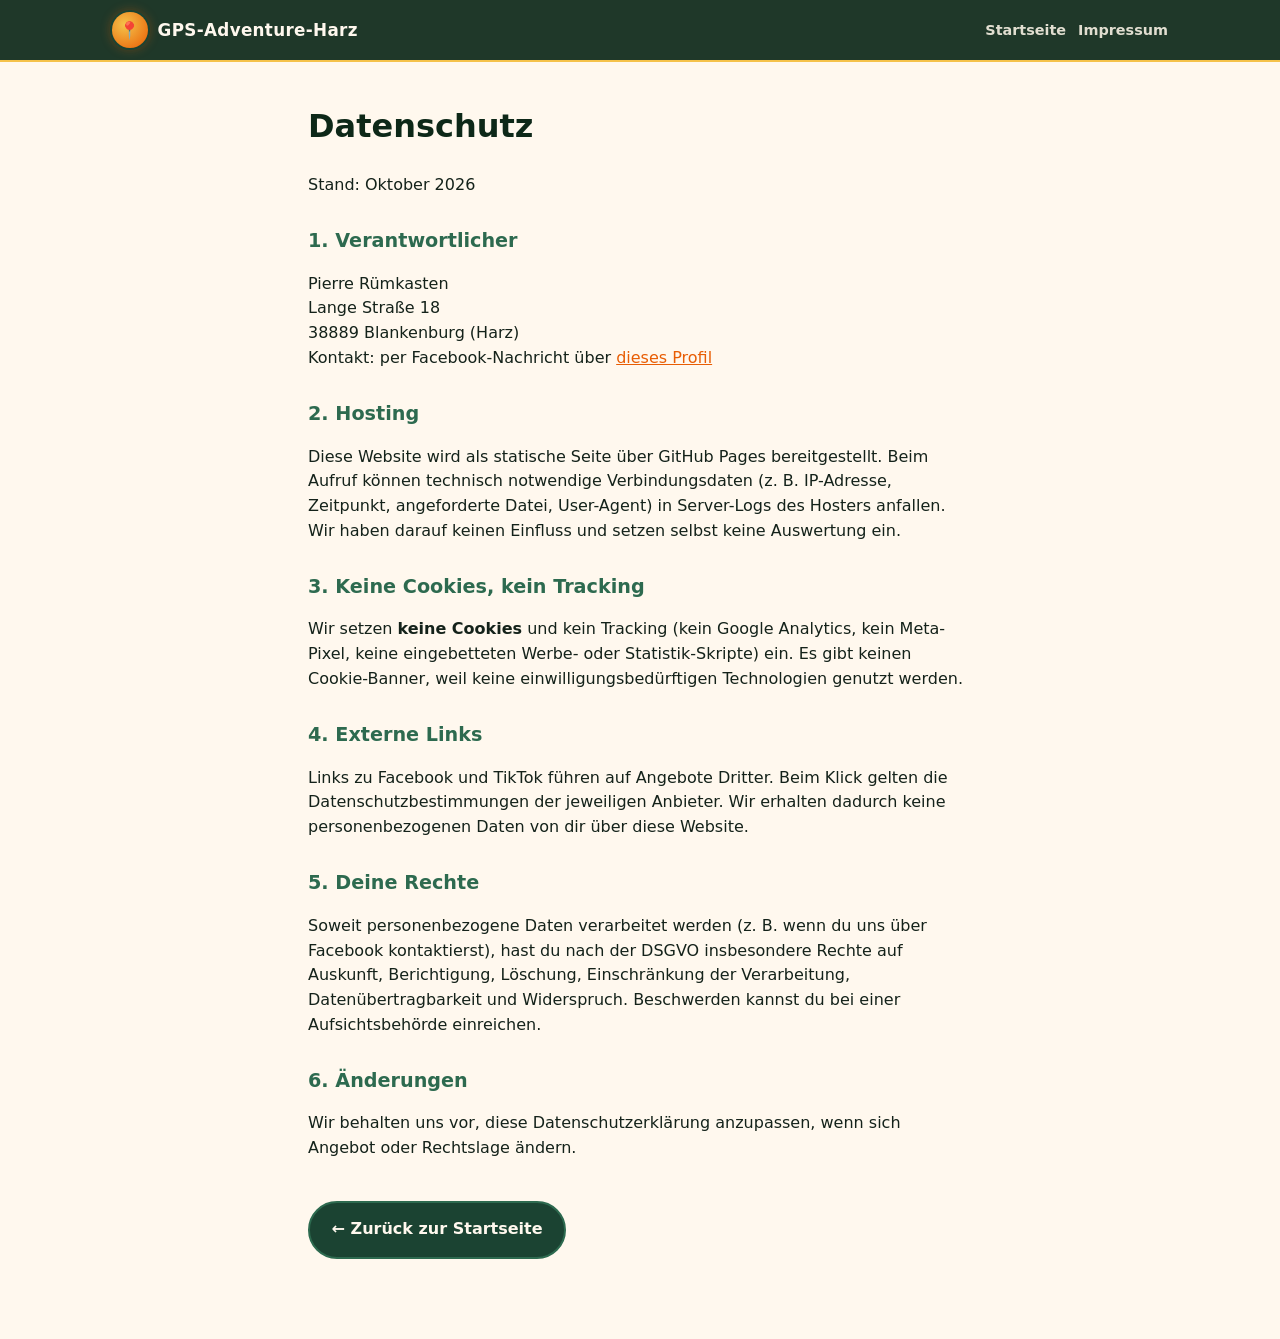
==== Datenschutz.html @ 3d15e66a "Initial GPS-Adventure-Harz static site for GitHub Pages Single-page adventure landing + Impressum/Da" ====
<!DOCTYPE html>
<html lang="de">
<head>
  <meta charset="utf-8">
  <meta name="viewport" content="width=device-width, initial-scale=1">
  <title>Datenschutz – GPS-Adventure-Harz</title>
  <meta name="description" content="Datenschutzerklärung von GPS-Adventure-Harz. Keine Cookies, kein Tracking.">
  <meta name="robots" content="noindex,follow">
  <meta name="theme-color" content="#1b4332">
  <link rel="canonical" href="https://gps-adventure-harz.de/Datenschutz.html">
  <link rel="icon" href="favicon.ico" sizes="any">
  <link rel="icon" type="image/png" href="favicon.png">
  <link rel="stylesheet" href="styles.css">
</head>
<body>
  <header class="site-header">
    <nav class="nav" aria-label="Hauptnavigation">
      <a class="brand" href="index.html">
        <span class="brand-mark" aria-hidden="true">📍</span>
        <span>GPS-Adventure-Harz</span>
      </a>
      <ul class="nav-links">
        <li><a href="index.html">Startseite</a></li>
        <li><a href="Impressum.html">Impressum</a></li>
      </ul>
    </nav>
  </header>
  <main class="legal-page">
    <h1>Datenschutz</h1>
    <p>Stand: Oktober 2026</p>

    <h2>1. Verantwortlicher</h2>
    <p>
      Pierre Rümkasten<br>
      Lange Straße 18<br>
      38889 Blankenburg (Harz)<br>
      Kontakt: per Facebook-Nachricht über
      <a href="https://www.facebook.com/profile.php?id=100064371354760" rel="noopener noreferrer" target="_blank">dieses Profil</a>
    </p>

    <h2>2. Hosting</h2>
    <p>Diese Website wird als statische Seite über GitHub Pages bereitgestellt. Beim Aufruf können technisch notwendige Verbindungsdaten (z.&nbsp;B. IP-Adresse, Zeitpunkt, angeforderte Datei, User-Agent) in Server-Logs des Hosters anfallen. Wir haben darauf keinen Einfluss und setzen selbst keine Auswertung ein.</p>

    <h2>3. Keine Cookies, kein Tracking</h2>
    <p>Wir setzen <strong>keine Cookies</strong> und kein Tracking (kein Google Analytics, kein Meta-Pixel, keine eingebetteten Werbe- oder Statistik-Skripte) ein. Es gibt keinen Cookie-Banner, weil keine einwilligungsbedürftigen Technologien genutzt werden.</p>

    <h2>4. Externe Links</h2>
    <p>Links zu Facebook und TikTok führen auf Angebote Dritter. Beim Klick gelten die Datenschutzbestimmungen der jeweiligen Anbieter. Wir erhalten dadurch keine personenbezogenen Daten von dir über diese Website.</p>

    <h2>5. Deine Rechte</h2>
    <p>Soweit personenbezogene Daten verarbeitet werden (z.&nbsp;B. wenn du uns über Facebook kontaktierst), hast du nach der DSGVO insbesondere Rechte auf Auskunft, Berichtigung, Löschung, Einschränkung der Verarbeitung, Datenübertragbarkeit und Widerspruch. Beschwerden kannst du bei einer Aufsichtsbehörde einreichen.</p>

    <h2>6. Änderungen</h2>
    <p>Wir behalten uns vor, diese Datenschutzerklärung anzupassen, wenn sich Angebot oder Rechtslage ändern.</p>

    <p><a class="btn btn-dark" href="index.html" style="margin-top:1.5rem">← Zurück zur Startseite</a></p>
  </main>
</body>
</html>
---- styles.css ----
:root {
  --forest: #1b4332;
  --forest-deep: #0d2818;
  --moss: #2d6a4f;
  --leaf: #40916c;
  --campfire: #e85d04;
  --ember: #f48c06;
  --gold: #f5c24a;
  --parchment: #f7f1e3;
  --cream: #fff8ee;
  --ink: #14221a;
  --muted: #4a6356;
  --shadow: 0 12px 40px rgba(13, 40, 24, 0.28);
  --radius: 1.25rem;
  --max: 68rem;
  --font: "Segoe UI", system-ui, -apple-system, Roboto, "Helvetica Neue", Arial, sans-serif;
}

*, *::before, *::after { box-sizing: border-box; }
html { scroll-behavior: smooth; }
body {
  margin: 0;
  font-family: var(--font);
  color: var(--ink);
  background: var(--cream);
  line-height: 1.55;
  -webkit-font-smoothing: antialiased;
}
img { max-width: 100%; height: auto; display: block; }
a { color: var(--campfire); }
a:hover { color: var(--ember); }

.skip {
  position: absolute; left: -999px; top: auto;
}
.skip:focus {
  left: 1rem; top: 1rem; z-index: 100;
  background: var(--gold); color: var(--ink); padding: .5rem 1rem; border-radius: .5rem;
}

.site-header {
  position: sticky; top: 0; z-index: 50;
  background: rgba(13, 40, 24, 0.92);
  backdrop-filter: blur(10px);
  color: var(--cream);
  border-bottom: 2px solid var(--gold);
}
.nav {
  max-width: var(--max);
  margin: 0 auto;
  padding: .75rem 1rem;
  display: flex; align-items: center; justify-content: space-between; gap: 1rem;
}
.brand {
  display: flex; align-items: center; gap: .6rem;
  text-decoration: none; color: var(--cream); font-weight: 800; letter-spacing: .02em;
}
.brand-mark {
  width: 2.25rem; height: 2.25rem; border-radius: 50%;
  background: radial-gradient(circle at 35% 35%, var(--gold), var(--campfire));
  display: grid; place-items: center;
  box-shadow: 0 0 0 2px var(--forest), 0 0 12px rgba(232,93,4,.45);
  font-size: 1.1rem;
}
.brand span { font-size: clamp(.95rem, 2.8vw, 1.05rem); }
.nav-links {
  display: flex; flex-wrap: wrap; gap: .35rem .75rem;
  list-style: none; margin: 0; padding: 0;
}
.nav-links a {
  color: var(--parchment); text-decoration: none; font-size: .9rem; font-weight: 600;
  opacity: .9;
}
.nav-links a:hover { color: var(--gold); opacity: 1; }

.hero {
  position: relative;
  min-height: min(92vh, 52rem);
  display: grid; align-items: end;
  color: var(--cream);
  overflow: hidden;
  background: var(--forest-deep);
}
.hero-bg {
  position: absolute; inset: 0;
  background:
    linear-gradient(180deg, rgba(13,40,24,.35) 0%, rgba(13,40,24,.55) 45%, rgba(13,40,24,.92) 100%),
    url("assets/hero-hook.jpg") center / cover no-repeat;
}
.hero-content {
  position: relative; z-index: 1;
  max-width: var(--max);
  margin: 0 auto;
  padding: 4.5rem 1.25rem 3rem;
}
.badge {
  display: inline-flex; align-items: center; gap: .4rem;
  background: rgba(245,194,74,.18);
  border: 1px solid rgba(245,194,74,.55);
  color: var(--gold);
  padding: .35rem .8rem;
  border-radius: 999px;
  font-weight: 700; font-size: .85rem;
  letter-spacing: .04em; text-transform: uppercase;
  margin-bottom: 1rem;
}
.hero h1 {
  margin: 0 0 .75rem;
  font-size: clamp(2.2rem, 8vw, 3.6rem);
  line-height: 1.08;
  text-shadow: 0 4px 24px rgba(0,0,0,.45);
}
.hero h1 em {
  font-style: normal;
  color: var(--gold);
}
.hero-lead {
  max-width: 34rem;
  font-size: clamp(1.05rem, 3.4vw, 1.3rem);
  margin: 0 0 1.5rem;
  color: #f0e6d2;
}
.cta-row { display: flex; flex-wrap: wrap; gap: .75rem; }

.btn {
  display: inline-flex; align-items: center; justify-content: center; gap: .45rem;
  padding: .9rem 1.35rem;
  border-radius: 999px;
  font-weight: 800;
  text-decoration: none;
  border: 2px solid transparent;
  transition: transform .15s ease, box-shadow .15s ease, background .15s ease;
}
.btn:hover { transform: translateY(-2px); }
.btn-primary {
  background: linear-gradient(135deg, var(--campfire), var(--ember));
  color: #fff !important;
  box-shadow: 0 8px 24px rgba(232,93,4,.4);
}
.btn-primary:hover { box-shadow: 0 12px 28px rgba(232,93,4,.5); color: #fff !important; }
.btn-ghost {
  background: rgba(255,255,255,.08);
  border-color: rgba(245,194,74,.55);
  color: var(--gold) !important;
}
.btn-ghost:hover { background: rgba(245,194,74,.15); color: var(--gold) !important; }
.btn-dark {
  background: var(--forest);
  color: var(--cream) !important;
  border-color: var(--moss);
}
.btn-dark:hover { background: var(--moss); color: #fff !important; }

section {
  padding: 3.25rem 1.25rem;
}
.section-inner { max-width: var(--max); margin: 0 auto; }
.section-kicker {
  color: var(--campfire); font-weight: 800; letter-spacing: .08em;
  text-transform: uppercase; font-size: .8rem; margin: 0 0 .4rem;
}
.section-title {
  margin: 0 0 1.25rem;
  font-size: clamp(1.7rem, 5vw, 2.35rem);
  color: var(--forest-deep);
  line-height: 1.15;
}
.section-title .pin { color: var(--campfire); }

.offers {
  background:
    radial-gradient(ellipse at top right, rgba(245,194,74,.18), transparent 50%),
    var(--parchment);
}
.cards {
  display: grid;
  gap: 1.1rem;
  grid-template-columns: 1fr;
}
@media (min-width: 720px) {
  .cards { grid-template-columns: repeat(3, 1fr); }
}
.card {
  background: #fff;
  border-radius: var(--radius);
  overflow: hidden;
  box-shadow: var(--shadow);
  border: 1px solid rgba(45,106,79,.12);
  display: flex; flex-direction: column;
}
.card-img {
  aspect-ratio: 4/3;
  object-fit: cover;
  width: 100%;
}
.card-body { padding: 1.15rem 1.2rem 1.35rem; flex: 1; }
.card h3 {
  margin: 0 0 .45rem;
  font-size: 1.2rem;
  color: var(--forest);
}
.card p { margin: 0; color: var(--muted); font-size: .98rem; }
.card-icon {
  display: inline-block;
  font-size: 1.35rem;
  margin-bottom: .35rem;
}

.audiences {
  background: linear-gradient(165deg, var(--forest-deep), var(--moss));
  color: var(--cream);
}
.audiences .section-kicker { color: var(--gold); }
.audiences .section-title { color: var(--cream); }
.pill-grid {
  display: grid;
  gap: .85rem;
  grid-template-columns: 1fr 1fr;
}
@media (min-width: 800px) {
  .pill-grid { grid-template-columns: repeat(4, 1fr); }
}
.pill {
  background: rgba(255,255,255,.08);
  border: 1px solid rgba(245,194,74,.35);
  border-radius: 1rem;
  padding: 1.1rem 1rem;
  text-align: center;
  font-weight: 700;
  font-size: 1.05rem;
}
.pill small {
  display: block;
  margin-top: .35rem;
  font-weight: 500;
  opacity: .85;
  font-size: .85rem;
}

.start-block {
  background: var(--cream);
}
.start-panel {
  display: grid;
  gap: 1.25rem;
  align-items: center;
}
@media (min-width: 800px) {
  .start-panel { grid-template-columns: 1.1fr .9fr; }
}
.start-copy {
  background: #fff;
  border-radius: var(--radius);
  padding: 1.5rem 1.35rem;
  box-shadow: var(--shadow);
  border-left: 6px solid var(--campfire);
}
.start-copy p { margin: 0 0 .85rem; color: var(--muted); }
.start-copy p:last-child { margin-bottom: 0; }
.price-tag {
  display: inline-flex;
  align-items: center;
  gap: .5rem;
  background: rgba(232,93,4,.1);
  color: var(--campfire);
  font-weight: 800;
  padding: .55rem 1rem;
  border-radius: 999px;
  margin-top: .5rem;
}
.start-visual {
  border-radius: var(--radius);
  overflow: hidden;
  box-shadow: var(--shadow);
  min-height: 16rem;
  background: url("assets/map.jpg") center / cover no-repeat;
  position: relative;
}
.start-visual::after {
  content: "🧭 Startpunkt";
  position: absolute; left: 1rem; bottom: 1rem;
  background: rgba(13,40,24,.85);
  color: var(--gold);
  padding: .45rem .8rem;
  border-radius: 999px;
  font-weight: 700;
  font-size: .9rem;
}

.cta {
  position: relative;
  overflow: hidden;
  color: var(--cream);
  background: var(--forest-deep);
}
.cta-bg {
  position: absolute; inset: 0;
  background:
    linear-gradient(120deg, rgba(13,40,24,.88), rgba(232,93,4,.45)),
    url("assets/cta-frame.jpg") center / cover no-repeat;
}
.cta .section-inner { position: relative; z-index: 1; text-align: center; padding: 1rem 0; }
.cta .section-title { color: var(--cream); }
.cta p { max-width: 36rem; margin: 0 auto 1.4rem; color: #f3e9d5; }
.cta .cta-row { justify-content: center; }

.site-footer {
  background: #091910;
  color: #c9d5cc;
  padding: 2rem 1.25rem 2.5rem;
  font-size: .92rem;
}
.footer-inner {
  max-width: var(--max);
  margin: 0 auto;
  display: flex; flex-wrap: wrap; gap: 1rem;
  justify-content: space-between; align-items: center;
}
.footer-links { display: flex; flex-wrap: wrap; gap: .85rem 1.25rem; }
.footer-links a { color: var(--gold); text-decoration: none; font-weight: 600; }
.footer-links a:hover { text-decoration: underline; }
.legal-note { opacity: .75; margin: 0; }

.legal-page {
  max-width: 44rem;
  margin: 0 auto;
  padding: 2.5rem 1.25rem 4rem;
}
.legal-page h1 { color: var(--forest-deep); margin-top: 0; }
.legal-page h2 { color: var(--moss); margin-top: 1.75rem; font-size: 1.2rem; }
.todo-hint {
  /* visible only in source comments — never shown */
  display: none;
}
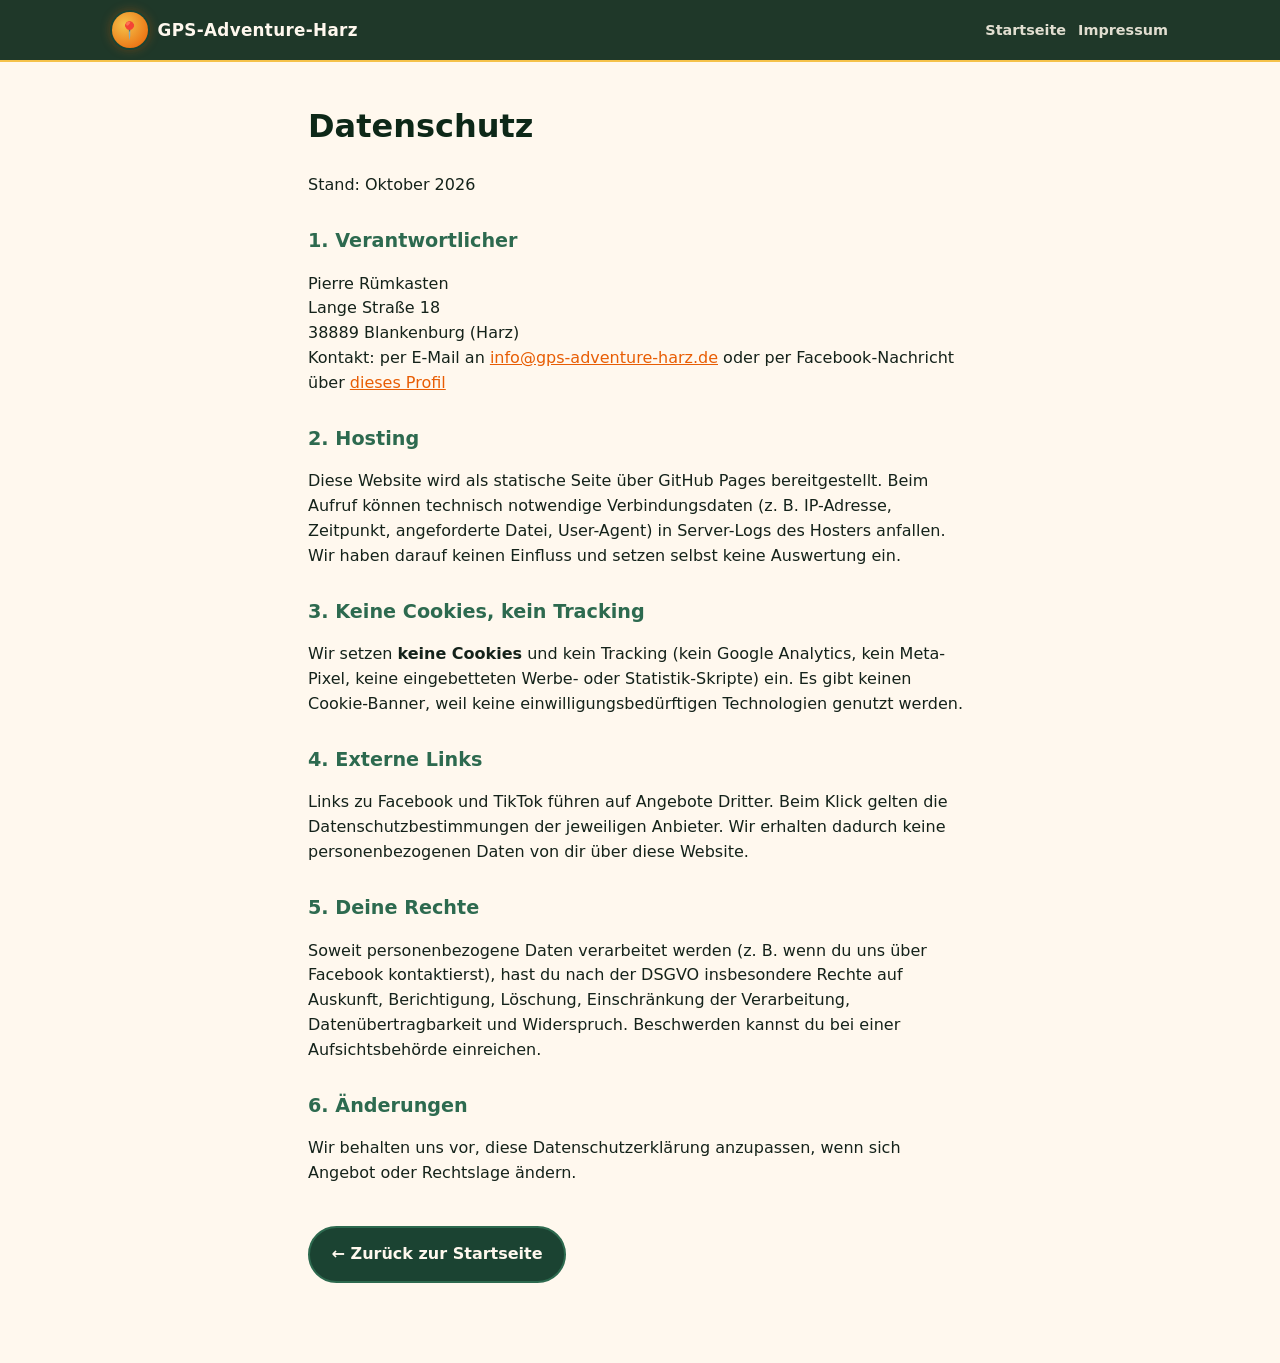
==== commit 19224814: "Datenschutz: E-Mail-Adresse info@gps-adventure-harz.de als Kontakt ergänzt" ====
--- a/Datenschutz.html
+++ b/Datenschutz.html
@@ -19,7 +19,10 @@
         <span class="brand-mark" aria-hidden="true">📍</span>
         <span>GPS-Adventure-Harz</span>
       </a>
-      <ul class="nav-links">
+      <button class="nav-toggle" type="button" aria-expanded="false" aria-controls="nav-links" id="navToggle" aria-label="Menü öffnen">
+        <span></span><span></span><span></span>
+      </button>
+      <ul class="nav-links" id="nav-links">
         <li><a href="index.html">Startseite</a></li>
         <li><a href="Impressum.html">Impressum</a></li>
       </ul>
@@ -34,7 +37,7 @@
       Pierre Rümkasten<br>
       Lange Straße 18<br>
       38889 Blankenburg (Harz)<br>
-      Kontakt: per Facebook-Nachricht über
+      Kontakt: per E-Mail an <a href="mailto:info@gps-adventure-harz.de">info@gps-adventure-harz.de</a> oder per Facebook-Nachricht über
       <a href="https://www.facebook.com/profile.php?id=100064371354760" rel="noopener noreferrer" target="_blank">dieses Profil</a>
     </p>
 
@@ -55,5 +58,18 @@
 
     <p><a class="btn btn-dark" href="index.html" style="margin-top:1.5rem">← Zurück zur Startseite</a></p>
   </main>
+
+<script>
+(function(){
+  var btn=document.getElementById('navToggle');
+  var nav=document.getElementById('nav-links');
+  if(!btn||!nav) return;
+  btn.addEventListener('click',function(){
+    var open=nav.classList.toggle('is-open');
+    btn.setAttribute('aria-expanded', open ? 'true' : 'false');
+    btn.setAttribute('aria-label', open ? 'Menü schließen' : 'Menü öffnen');
+  });
+})();
+</script>
 </body>
 </html>
--- a/styles.css
+++ b/styles.css
@@ -73,6 +73,50 @@
 }
 .nav-links a:hover { color: var(--gold); opacity: 1; }
 
+.nav-toggle {
+  display: none;
+  width: 48px; height: 48px; min-width: 48px; min-height: 48px;
+  padding: 0; border: 2px solid var(--gold); border-radius: 10px;
+  background: rgba(0,0,0,.25); color: var(--cream); cursor: pointer;
+  align-items: center; justify-content: center; flex-direction: column; gap: 5px;
+}
+.nav-toggle span {
+  display: block; width: 22px; height: 2px; background: var(--cream);
+}
+.nav-toggle:focus-visible { outline: 2px solid var(--gold); outline-offset: 2px; }
+
+@media (max-width: 760px) {
+  .nav { flex-wrap: wrap; }
+  .nav-toggle { display: inline-flex; }
+  .nav-links {
+    display: none;
+    width: 100%;
+    flex-direction: column;
+    gap: 0;
+    padding: .25rem 0 .5rem;
+    border-top: 1px solid rgba(245,194,74,.35);
+  }
+  .nav-links.is-open { display: flex; }
+  .nav-links a {
+    display: flex; align-items: center;
+    min-height: 44px; padding: .75rem .35rem;
+    font-size: 1rem;
+  }
+  .brand { max-width: calc(100% - 64px); }
+  .hero-content { padding: 3.25rem 1rem 2.25rem; }
+  .hero-lead { font-size: 1.05rem; }
+  .btn {
+    min-height: 44px; padding: .85rem 1.15rem; font-size: 1rem;
+  }
+  .footer-links a {
+    display: inline-flex; align-items: center; min-height: 44px;
+  }
+  .section-kicker { font-size: .85rem; }
+  .card-body p, .start-copy p, .cta p, .legal-page p, .legal-page li {
+    font-size: 1rem;
+  }
+}
+
 .hero {
   position: relative;
   min-height: min(92vh, 52rem);
@@ -84,8 +128,8 @@
 .hero-bg {
   position: absolute; inset: 0;
   background:
-    linear-gradient(180deg, rgba(13,40,24,.35) 0%, rgba(13,40,24,.55) 45%, rgba(13,40,24,.92) 100%),
-    url("assets/hero-hook.jpg") center / cover no-repeat;
+    linear-gradient(180deg, rgba(13,40,24,.55) 0%, rgba(13,40,24,.72) 40%, rgba(13,40,24,.95) 100%),
+    url("assets/hero-bg.jpg") center / cover no-repeat;
 }
 .hero-content {
   position: relative; z-index: 1;
